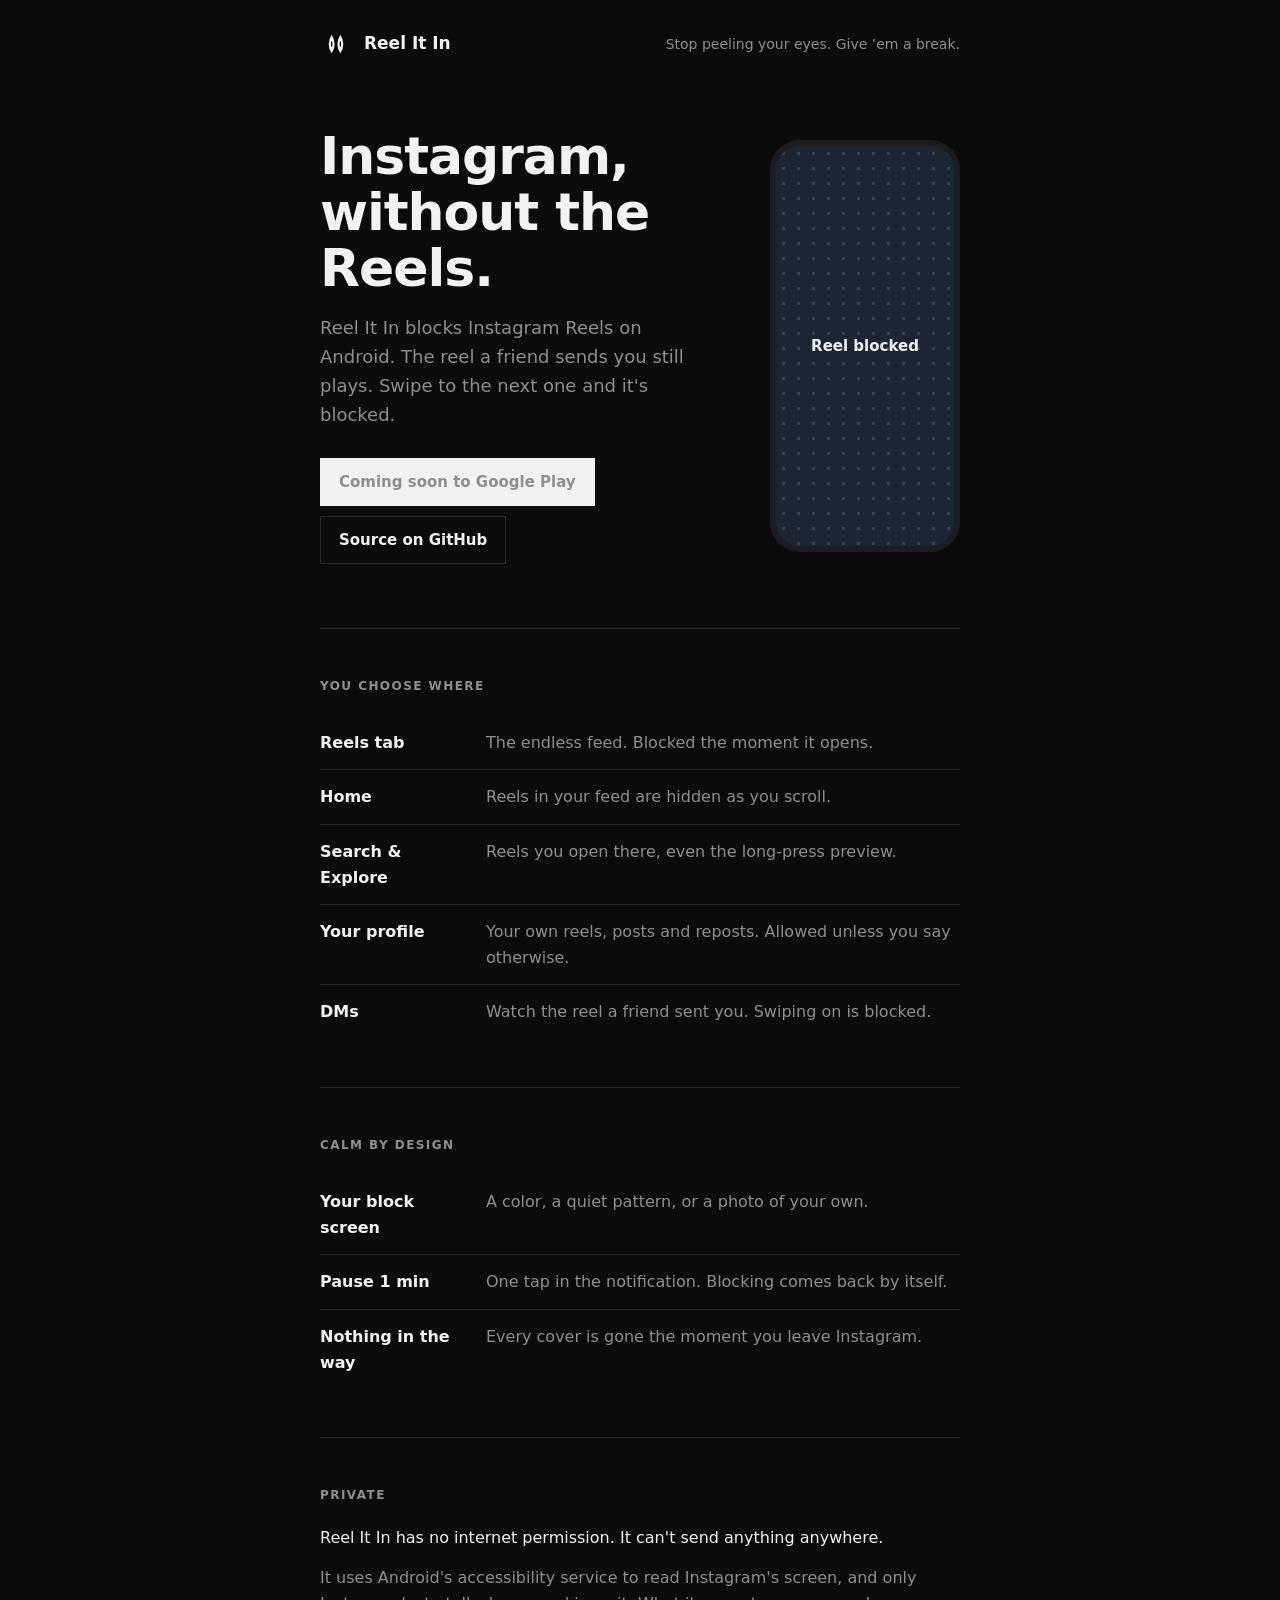
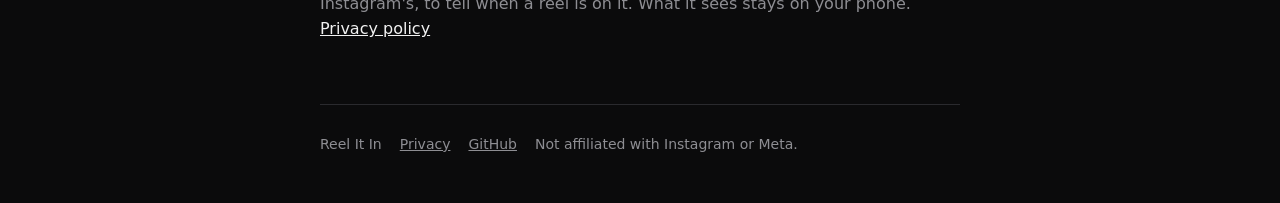
==== site/index.html @ a0bbc2f1 "Add place switches, a custom block screen, the eyes logo and the website - Separate switches for Hom" ====
<!doctype html>
<html lang="en">
<head>
  <meta charset="utf-8">
  <meta name="viewport" content="width=device-width, initial-scale=1">
  <title>Reel It In</title>
  <meta name="description" content="Reel It In blocks Instagram Reels on Android. The reel a friend sends you in a DM still plays.">
  <meta name="theme-color" content="#0b0b0c">
  <meta property="og:title" content="Reel It In">
  <meta property="og:description" content="Instagram without the Reels. The reel a friend sends you still plays.">
  <link rel="icon" href="icon.svg" type="image/svg+xml">
  <link rel="stylesheet" href="style.css">
</head>
<body>
  <div class="wrap">
    <header class="top">
      <img src="icon.svg" alt="">
      <a href="/">Reel It In</a>
      <span class="tag">Stop peeling your eyes. Give ’em a break.</span>
    </header>

    <main>
      <div class="hero">
        <div>
          <h1>Instagram, without the Reels.</h1>
          <p class="lede">Reel It In blocks Instagram Reels on Android. The reel a friend sends you still plays. Swipe to the next one and it's blocked.</p>
          <div class="actions">
            <span class="button primary soon" aria-disabled="true">Coming soon to Google Play</span>
            <a class="button" href="https://github.com/madirewolf/Reel_block">Source on GitHub</a>
          </div>
        </div>
        <div class="phone" aria-label="The block screen">Reel blocked</div>
      </div>

      <section>
        <h2>You choose where</h2>
        <ul class="rows">
          <li><strong>Reels tab</strong><span>The endless feed. Blocked the moment it opens.</span></li>
          <li><strong>Home</strong><span>Reels in your feed are hidden as you scroll.</span></li>
          <li><strong>Search &amp; Explore</strong><span>Reels you open there, even the long-press preview.</span></li>
          <li><strong>Your profile</strong><span>Your own reels, posts and reposts. Allowed unless you say otherwise.</span></li>
          <li><strong>DMs</strong><span>Watch the reel a friend sent you. Swiping on is blocked.</span></li>
        </ul>
      </section>

      <section>
        <h2>Calm by design</h2>
        <ul class="rows">
          <li><strong>Your block screen</strong><span>A color, a quiet pattern, or a photo of your own.</span></li>
          <li><strong>Pause 1 min</strong><span>One tap in the notification. Blocking comes back by itself.</span></li>
          <li><strong>Nothing in the way</strong><span>Every cover is gone the moment you leave Instagram.</span></li>
        </ul>
      </section>

      <section>
        <h2>Private</h2>
        <p>Reel It In has no internet permission. It can't send anything anywhere.</p>
        <p class="muted">It uses Android's accessibility service to read Instagram's screen, and only Instagram's, to tell when a reel is on it. What it sees stays on your phone. <a href="privacy.html">Privacy policy</a></p>
      </section>
    </main>

    <footer>
      <span>Reel It In</span>
      <a href="privacy.html">Privacy</a>
      <a href="https://github.com/madirewolf/Reel_block">GitHub</a>
      <span>Not affiliated with Instagram or Meta.</span>
    </footer>
  </div>
</body>
</html>
---- site/style.css ----
:root {
  color-scheme: dark;
  --bg: #0b0b0c;
  --surface: #141416;
  --text: #f2f2f2;
  --muted: #8e8e93;
  --line: #2a2a2e;
  --on: #30d158;
}

* { box-sizing: border-box; }

html { -webkit-text-size-adjust: 100%; }

body {
  margin: 0;
  background: var(--bg);
  color: var(--text);
  font: 16px/1.6 system-ui, -apple-system, "Segoe UI", Roboto, "Helvetica Neue", Arial, sans-serif;
}

a { color: var(--text); }

.wrap {
  max-width: 680px;
  margin: 0 auto;
  padding: 0 20px;
}

header.top {
  display: flex;
  align-items: center;
  gap: 12px;
  padding: 28px 0;
}

header.top img { width: 32px; height: 32px; display: block; }
header.top a { text-decoration: none; font-weight: 600; font-size: 17px; }
header.top .tag { color: var(--muted); font-size: 14px; margin-left: auto; text-align: right; }

.hero {
  display: grid;
  grid-template-columns: 1fr auto;
  gap: 40px;
  align-items: center;
  padding: 40px 0 64px;
}

h1 {
  font-size: clamp(34px, 7vw, 52px);
  line-height: 1.08;
  letter-spacing: -0.02em;
  margin: 0 0 18px;
  font-weight: 650;
}

.lede { color: var(--muted); font-size: 18px; margin: 0 0 28px; max-width: 34ch; }

.actions { display: flex; flex-wrap: wrap; gap: 10px; }

.button {
  display: inline-block;
  padding: 11px 18px;
  font-size: 15px;
  font-weight: 600;
  text-decoration: none;
  border: 1px solid var(--line);
}

.button.primary { background: var(--text); color: var(--bg); border-color: var(--text); }
.button.soon { color: var(--muted); cursor: default; }

/* The block screen, drawn like the app's "Dots" style. */
.phone {
  width: 190px;
  aspect-ratio: 9 / 19.5;
  border: 6px solid #1c1c1f;
  border-radius: 30px;
  background-color: #1c2533;
  background-image: radial-gradient(circle, rgba(242, 242, 242, 0.14) 1.6px, transparent 2px);
  background-size: 15px 15px;
  display: grid;
  place-items: center;
  font-weight: 600;
  font-size: 15px;
}

section { border-top: 1px solid var(--line); padding: 48px 0; }

h2 {
  font-size: 12px;
  letter-spacing: 0.12em;
  text-transform: uppercase;
  color: var(--muted);
  font-weight: 600;
  margin: 0 0 20px;
}

.rows { margin: 0; padding: 0; list-style: none; }
.rows li { display: flex; gap: 16px; padding: 14px 0; border-bottom: 1px solid var(--line); }
.rows li:last-child { border-bottom: 0; }
.rows strong { flex: 0 0 150px; font-weight: 600; }
.rows span { color: var(--muted); }

p { margin: 0 0 14px; }
.muted { color: var(--muted); }

footer {
  border-top: 1px solid var(--line);
  padding: 28px 0 48px;
  color: var(--muted);
  font-size: 14px;
  display: flex;
  flex-wrap: wrap;
  gap: 18px;
}

footer a { color: var(--muted); }

/* Privacy page */
.doc h1 { font-size: clamp(30px, 6vw, 40px); }
.doc h3 { font-size: 17px; margin: 32px 0 8px; }
.doc ul { padding-left: 20px; margin: 0 0 14px; }
.doc li { margin: 4px 0; }

@media (max-width: 600px) {
  .hero { grid-template-columns: 1fr; gap: 32px; padding-top: 16px; }
  .phone { width: 150px; justify-self: center; }
  .rows li { flex-direction: column; gap: 2px; }
  .rows strong { flex: none; }
  header.top { flex-wrap: wrap; row-gap: 6px; }
  header.top .tag { flex-basis: 100%; margin-left: 0; text-align: left; font-size: 13px; }
}
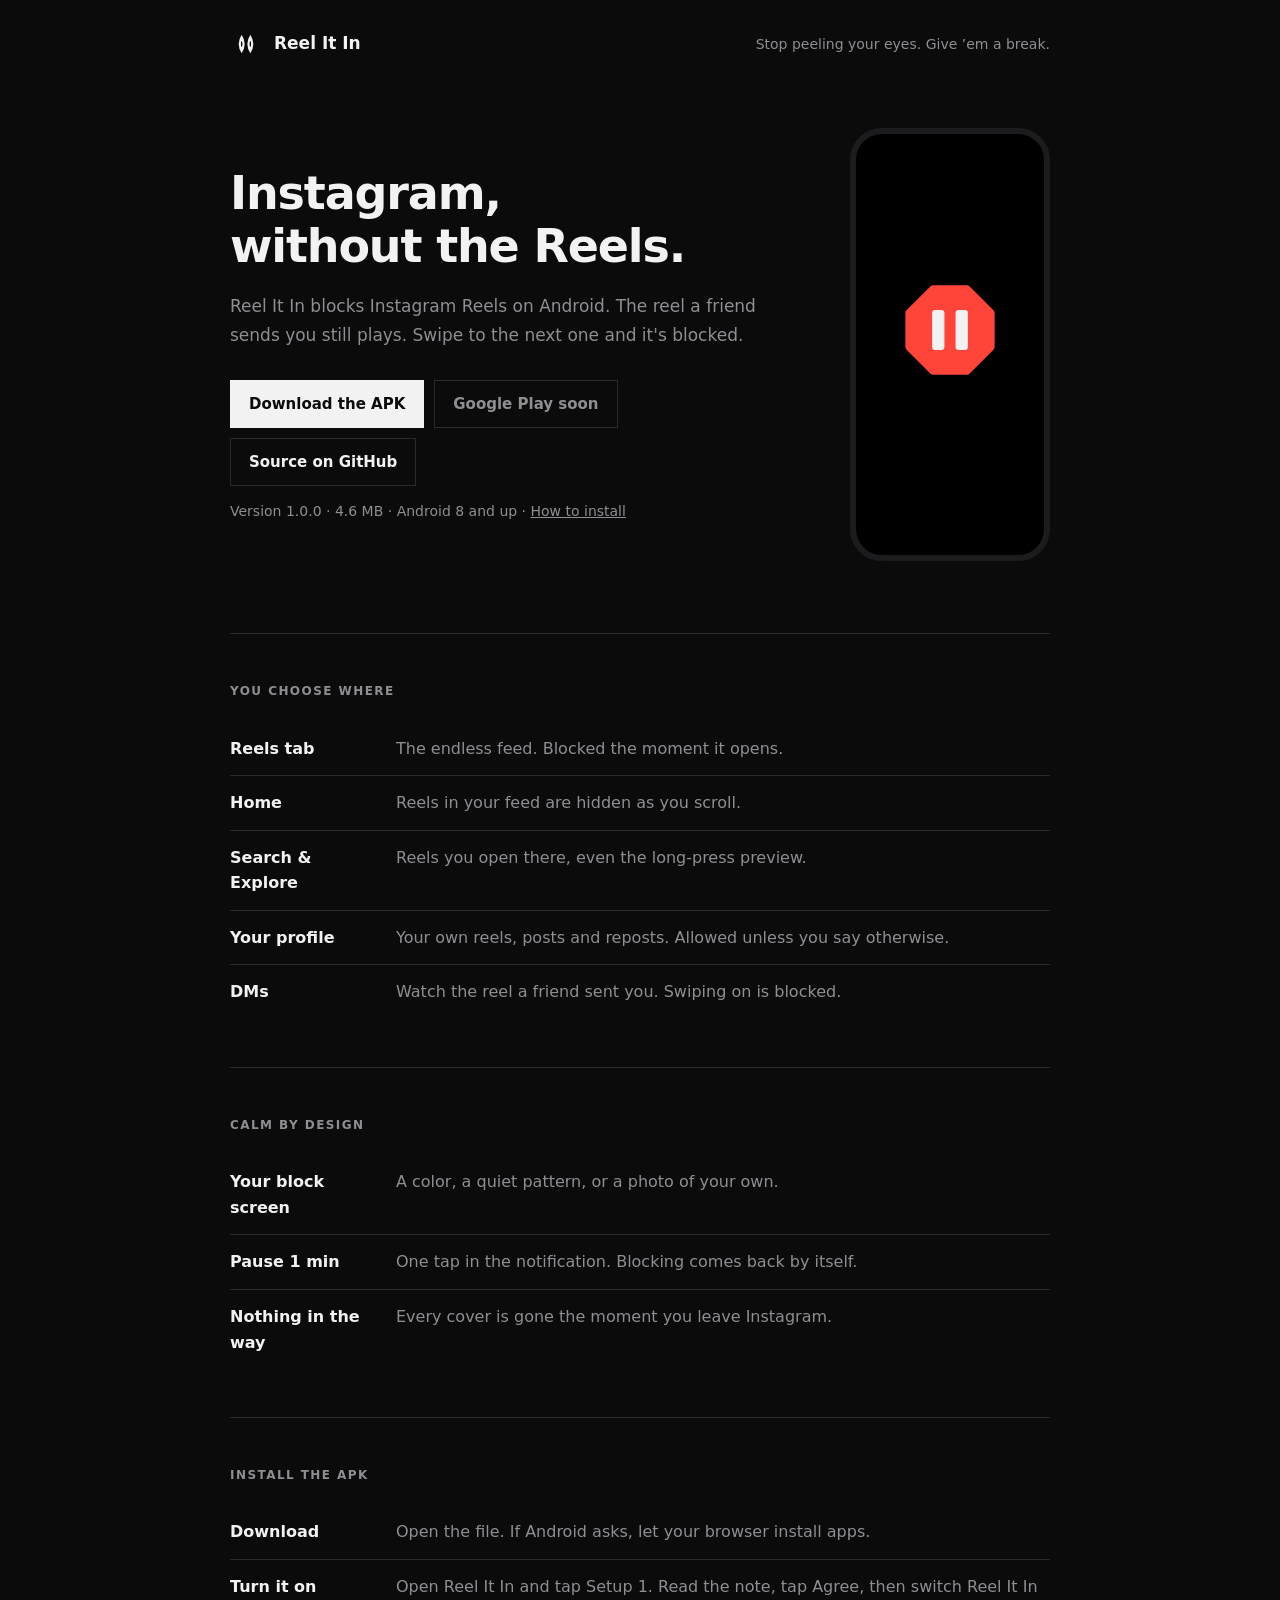
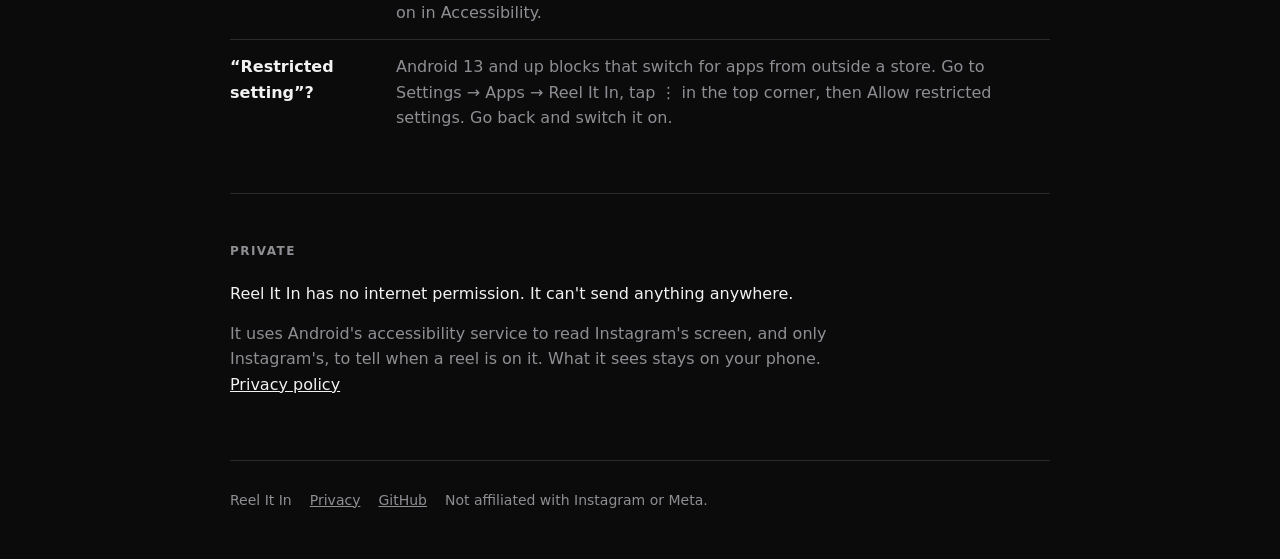
==== commit 315f5d75: "Redesign the site and offer the APK The hero is wider and lighter, and the phone now plays a short a" ====
--- a/site/index.html
+++ b/site/index.html
@@ -22,14 +22,36 @@
     <main>
       <div class="hero">
         <div>
-          <h1>Instagram, without the Reels.</h1>
+          <h1>Instagram,<br> without the Reels.</h1>
           <p class="lede">Reel It In blocks Instagram Reels on Android. The reel a friend sends you still plays. Swipe to the next one and it's blocked.</p>
           <div class="actions">
-            <span class="button primary soon" aria-disabled="true">Coming soon to Google Play</span>
+            <a class="button primary" href="reel-it-in.apk" download>Download the APK</a>
+            <span class="button soon" aria-disabled="true">Google Play soon</span>
             <a class="button" href="https://github.com/madirewolf/Reel_block">Source on GitHub</a>
           </div>
+          <p class="meta">Version 1.0.0 · 4.6 MB · Android 8 and up · <a href="#install">How to install</a></p>
         </div>
-        <div class="phone" aria-label="The block screen">Reel blocked</div>
+        <div class="phone" role="img" aria-label="Two eyes pop up, blink, look around, then turn into a stop sign: Reel blocked">
+          <svg class="anim" viewBox="0 0 48 48" aria-hidden="true">
+            <g class="pop">
+              <g class="blink">
+                <path class="eye" d="M17.5,10Q26.5,24 17.5,38Q8.5,24 17.5,10Z M30.5,10Q39.5,24 30.5,38Q21.5,24 30.5,10Z"/>
+                <g class="look">
+                  <ellipse cx="17.5" cy="24" rx="1.1" ry="4.5"/>
+                  <ellipse cx="30.5" cy="24" rx="1.1" ry="4.5"/>
+                </g>
+              </g>
+            </g>
+            <g class="stop">
+              <path class="sign" d="M17.69,8.76H30.31L39.24,17.69V30.31L30.31,39.24H17.69L8.76,30.31V17.69Z"/>
+              <g class="bars">
+                <rect x="17.3" y="16.5" width="4.6" height="15" rx="1.2"/>
+                <rect x="26.1" y="16.5" width="4.6" height="15" rx="1.2"/>
+              </g>
+            </g>
+          </svg>
+          <span class="label">Reel blocked</span>
+        </div>
       </div>
 
       <section>
@@ -52,6 +74,15 @@
         </ul>
       </section>
 
+      <section id="install">
+        <h2>Install the APK</h2>
+        <ol class="rows">
+          <li><strong>Download</strong><span>Open the file. If Android asks, let your browser install apps.</span></li>
+          <li><strong>Turn it on</strong><span>Open Reel It In and tap Setup 1. Read the note, tap Agree, then switch Reel It In on in Accessibility.</span></li>
+          <li><strong>“Restricted setting”?</strong><span>Android 13 and up blocks that switch for apps from outside a store. Go to Settings → Apps → Reel It In, tap ⋮ in the top corner, then Allow restricted settings. Go back and switch it on.</span></li>
+        </ol>
+      </section>
+
       <section>
         <h2>Private</h2>
         <p>Reel It In has no internet permission. It can't send anything anywhere.</p>
--- a/site/style.css
+++ b/site/style.css
@@ -22,7 +22,7 @@
 a { color: var(--text); }
 
 .wrap {
-  max-width: 680px;
+  max-width: 860px;
   margin: 0 auto;
   padding: 0 20px;
 }
@@ -41,22 +41,24 @@
 .hero {
   display: grid;
   grid-template-columns: 1fr auto;
-  gap: 40px;
+  gap: 64px;
   align-items: center;
-  padding: 40px 0 64px;
+  padding: 40px 0 72px;
 }
 
 h1 {
-  font-size: clamp(34px, 7vw, 52px);
-  line-height: 1.08;
-  letter-spacing: -0.02em;
-  margin: 0 0 18px;
-  font-weight: 650;
-}
-
-.lede { color: var(--muted); font-size: 18px; margin: 0 0 28px; max-width: 34ch; }
+  font-size: clamp(32px, 5.4vw, 46px);
+  line-height: 1.14;
+  letter-spacing: -0.025em;
+  margin: 0 0 20px;
+  font-weight: 560;
+}
+
+.lede { color: var(--muted); font-size: 17px; line-height: 1.7; margin: 0 0 30px; }
 
 .actions { display: flex; flex-wrap: wrap; gap: 10px; }
+.meta { color: var(--muted); font-size: 14px; margin: 14px 0 0; }
+.meta a { color: var(--muted); }
 
 .button {
   display: inline-block;
@@ -70,19 +72,87 @@
 .button.primary { background: var(--text); color: var(--bg); border-color: var(--text); }
 .button.soon { color: var(--muted); cursor: default; }
 
-/* The block screen, drawn like the app's "Dots" style. */
+/* The phone: the eyes pop up, blink, look left and right, close,
+   and turn into a stop sign. One 9 s loop shared by every part. */
 .phone {
-  width: 190px;
+  width: 200px;
   aspect-ratio: 9 / 19.5;
   border: 6px solid #1c1c1f;
-  border-radius: 30px;
-  background-color: #1c2533;
-  background-image: radial-gradient(circle, rgba(242, 242, 242, 0.14) 1.6px, transparent 2px);
-  background-size: 15px 15px;
-  display: grid;
-  place-items: center;
-  font-weight: 600;
-  font-size: 15px;
+  border-radius: 32px;
+  background: #000;
+  display: flex;
+  flex-direction: column;
+  align-items: center;
+  justify-content: center;
+  gap: 6px;
+}
+
+.anim { width: 128px; height: 128px; overflow: visible; }
+.anim g { transform-box: fill-box; transform-origin: center; }
+.anim .eye { fill: var(--text); }
+.anim .look { fill: #000; }
+.anim .sign { fill: #ff453a; stroke: #ff453a; stroke-width: 3; stroke-linejoin: round; }
+.anim .bars { fill: var(--text); }
+
+.anim .pop   { animation: rb-pop 9s infinite; }
+.anim .blink { animation: rb-blink 9s infinite; }
+.anim .look  { animation: rb-look 9s infinite ease-in-out; }
+.anim .stop  { animation: rb-stop 9s infinite; }
+.anim .bars  { animation: rb-bars 9s infinite; }
+.phone .label { font-weight: 600; font-size: 15px; opacity: 0; animation: rb-label 9s infinite; }
+
+/* 0.0 s pop in, 1.3 s blink, 2.0 s look left, 3.0 s look right,
+   4.8 s blink, 5.6 s close, 6.0 s stop sign, 8.4 s fade out. */
+@keyframes rb-pop {
+  0%    { transform: scale(0); }
+  4.5%  { transform: scale(1.12); }
+  6.7%  { transform: scale(1); }
+  65.6% { transform: scale(1); }
+  68.9%, 100% { transform: scale(0); }
+}
+
+@keyframes rb-blink {
+  0%, 14.4% { transform: scaleY(1); }
+  16.1%     { transform: scaleY(0.08); }
+  17.8%     { transform: scaleY(1); }
+  53.3%     { transform: scaleY(1); }
+  55%       { transform: scaleY(0.08); }
+  56.7%     { transform: scaleY(1); }
+  62.2%     { transform: scaleY(1); }
+  65.6%, 100% { transform: scaleY(0.06); }
+}
+
+@keyframes rb-look {
+  0%, 22.2%   { transform: translateX(0); }
+  26.7%, 33.3% { transform: translateX(-2.3px); }
+  40%, 46.7%  { transform: translateX(2.3px); }
+  50%, 100%   { transform: translateX(0); }
+}
+
+@keyframes rb-stop {
+  0%, 66.7% { transform: scale(0) rotate(-30deg); }
+  70.6%     { transform: scale(1.1) rotate(4deg); }
+  72.2%     { transform: scale(1) rotate(0); }
+  93.3%     { transform: scale(1) rotate(0); }
+  97.8%, 100% { transform: scale(0) rotate(0); }
+}
+
+@keyframes rb-bars {
+  0%, 68%   { transform: scaleY(0.06); }
+  73%, 100% { transform: scaleY(1); }
+}
+
+@keyframes rb-label {
+  0%, 71.1%   { opacity: 0; transform: translateY(6px); }
+  75.6%, 93.3% { opacity: 1; transform: translateY(0); }
+  97.8%, 100% { opacity: 0; transform: translateY(0); }
+}
+
+/* No motion wanted: show the end state, the stop sign. */
+@media (prefers-reduced-motion: reduce) {
+  .anim .pop, .anim .blink, .anim .look, .anim .stop, .anim .bars, .phone .label { animation: none; }
+  .anim .pop { transform: scale(0); }
+  .phone .label { opacity: 1; }
 }
 
 section { border-top: 1px solid var(--line); padding: 48px 0; }
@@ -103,6 +173,7 @@
 .rows span { color: var(--muted); }
 
 p { margin: 0 0 14px; }
+section p { max-width: 64ch; }
 .muted { color: var(--muted); }
 
 footer {
@@ -118,6 +189,7 @@
 footer a { color: var(--muted); }
 
 /* Privacy page */
+.doc { max-width: 680px; }
 .doc h1 { font-size: clamp(30px, 6vw, 40px); }
 .doc h3 { font-size: 17px; margin: 32px 0 8px; }
 .doc ul { padding-left: 20px; margin: 0 0 14px; }
@@ -125,7 +197,8 @@
 
 @media (max-width: 600px) {
   .hero { grid-template-columns: 1fr; gap: 32px; padding-top: 16px; }
-  .phone { width: 150px; justify-self: center; }
+  .phone { width: 160px; justify-self: center; }
+  .anim { width: 92px; height: 92px; }
   .rows li { flex-direction: column; gap: 2px; }
   .rows strong { flex: none; }
   header.top { flex-wrap: wrap; row-gap: 6px; }
